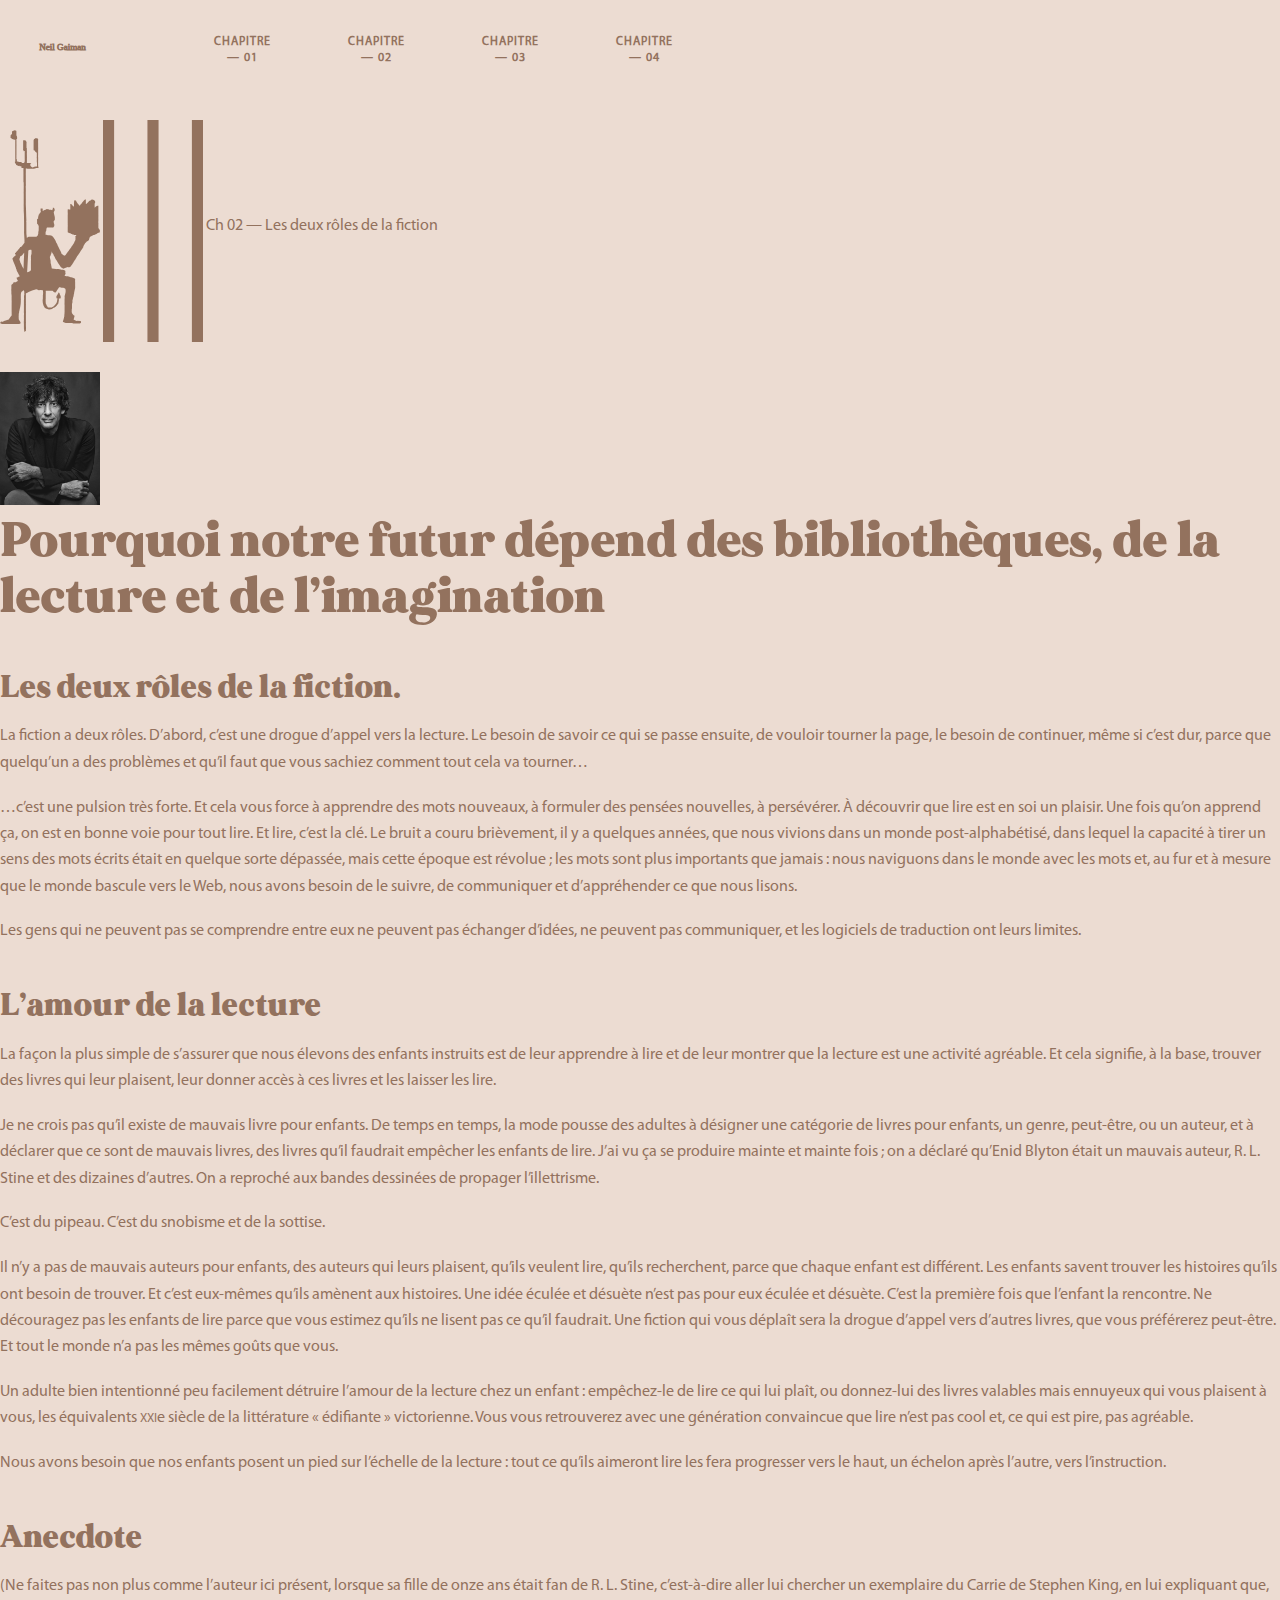
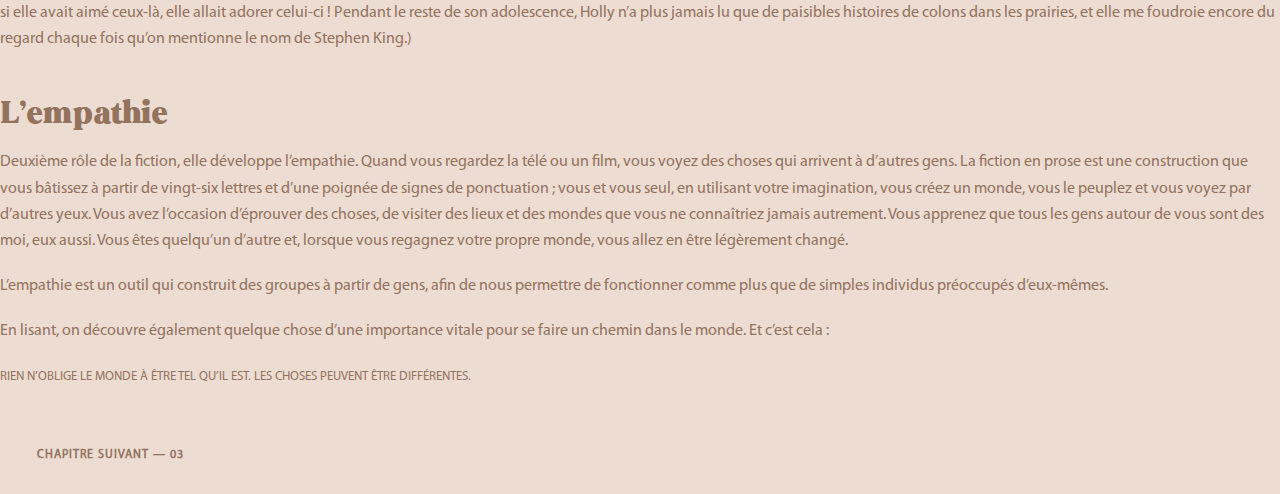
==== chapitre2.html @ c1f1b52f "Site V1" ====
<!DOCTYPE html>
<htmL>
<head>

  <title>Neil Gaiman - Pourquoi notre futur dépend des bibliothèques, de la lecture et de l’imagination</title>
  <meta charset="utf-8">
  <link rel="stylesheet" href="css/reset.css">
  <link rel="stylesheet" href="css/typo.css">
  <link rel="stylesheet" href="css/master.css">

</head>

<body>

  <ul>
  <li><a href="index.html"><img src="SVG/logo-neil.svg" alt=""></a></li>
  <li><a href="index.html">Chapitre<br>— 01</a></li>
  <li><a href="chapitre2.html">Chapitre<br>— 02</a></li>
  <li><a href="chapitre3.html">Chapitre<br>— 03</a></li>
  <li><a href="chapitre4.html">Chapitre<br>— 04</a></li>
  </ul>

  <ul>
  <li><img src="SVG/logo.svg" alt=""></li>
  <li><img src="SVG/burger.svg" alt=""></li>
  <li><p>Ch 02 — Les deux rôles de la fiction</p></li>
  </ul>

  <img src="img/neil-gaiman.jpg" alt="">
  <h1 id="chap01" title="Pourquoi notre futur dépend des bibliothèques, de la lecture et de l’imagination">Pourquoi notre futur dépend des bibliothèques, de la lecture et de l’imagination</h1>

  <h2>Les deux rôles de la fiction.</h2>

  <p>La fiction a deux rôles. D’abord, c’est une drogue d’appel vers la lecture. Le besoin de savoir ce qui se passe ensuite, de vouloir tourner la page, le besoin de continuer, même si c’est dur, parce que quelqu’un a des problèmes et qu’il faut que vous sachiez comment tout cela va tourner…</p>

  <p>…c’est une pulsion très forte. Et cela vous force à apprendre des mots nouveaux, à formuler des pensées nouvelles, à persévérer. À découvrir que lire est en soi un plaisir. Une fois qu’on apprend ça, on est en bonne voie pour tout lire. Et lire, c’est la clé. Le bruit a couru brièvement, il y a quelques années, que nous vivions dans un monde post-alphabétisé, dans lequel la capacité à tirer un sens des mots écrits était en quelque sorte dépassée, mais cette époque est révolue&nbsp;; les mots sont plus importants que jamais&nbsp;: nous naviguons dans le monde avec les mots et, au fur et à mesure que le monde bascule vers le Web, nous avons besoin de le suivre, de communiquer et d’appréhender ce que nous lisons.</p>

  <p>Les gens qui ne peuvent pas se comprendre entre eux ne peuvent pas échanger d’idées, ne peuvent pas communiquer, et les logiciels de traduction ont leurs limites.</p>

  <h2>L’amour de la lecture</h2>

  <p>La façon la plus simple de s’assurer que nous élevons des enfants instruits est de leur apprendre à lire et de leur montrer que la lecture est une activité agréable. Et cela signifie, à la base, trouver des livres qui leur plaisent, leur donner accès à ces livres et les laisser les lire.</p>

  <p>Je ne crois pas qu’il existe de mauvais livre pour enfants. De temps en temps, la mode pousse des adultes à désigner une catégorie de livres pour enfants, un genre, peut-être, ou un auteur, et à déclarer que ce sont de mauvais livres, des livres qu’il faudrait empêcher les enfants de lire. J’ai vu ça se produire mainte et mainte fois&nbsp;; on a déclaré qu’Enid Blyton était un mauvais auteur, R. L. Stine et des dizaines d’autres. On a reproché aux bandes dessinées de propager l’illettrisme.</p>

  <p>C’est du pipeau. C’est du snobisme et de la sottise.</p>

  <p>Il n’y a pas de mauvais auteurs pour enfants, des auteurs qui leurs plaisent, qu’ils veulent lire, qu’ils recherchent, parce que chaque enfant est différent. Les enfants savent trouver les histoires qu’ils ont besoin de trouver. Et c’est eux-mêmes qu’ils amènent aux histoires. Une idée éculée et désuète n’est pas pour eux éculée et désuète. C’est la première fois que l’enfant la rencontre. Ne découragez pas les enfants de lire parce que vous estimez qu’ils ne lisent pas ce qu’il faudrait. Une fiction qui vous déplaît sera la drogue d’appel vers d’autres livres, que vous préférerez peut-être. Et tout le monde n’a pas les mêmes goûts que vous.</p>

  <p>Un adulte bien intentionné peu facilement détruire l’amour de la lecture chez un enfant&nbsp;: empêchez-le de lire ce qui lui plaît, ou donnez-lui des livres valables mais ennuyeux qui vous plaisent à vous, les équivalents <small>XXI</small><sup>e</sup> siècle de la littérature «&nbsp;édifiante&nbsp;» victorienne. Vous vous retrouverez avec une génération convaincue que lire n’est pas cool et, ce qui est pire, pas agréable.</p>

  <p>Nous avons besoin que nos enfants posent un pied sur l’échelle de la lecture&nbsp;: tout ce qu’ils aimeront lire les fera progresser vers le haut, un échelon après l’autre, vers l’instruction.</p>

  <h2>Anecdote</h2>

  <p>(Ne faites pas non plus comme l’auteur ici présent, lorsque sa fille de onze ans était fan de R. L. Stine, c’est-à-dire aller lui chercher un exemplaire du <em>Carrie</em> de Stephen King, en lui expliquant que, si elle avait aimé ceux-là, elle allait adorer celui-ci&nbsp;! Pendant le reste de son adolescence, Holly n’a plus jamais lu que de paisibles histoires de colons dans les prairies, et elle me foudroie encore du regard chaque fois qu’on mentionne le nom de Stephen King.)</p>

  <h2>L’empathie</h2>

  <p>Deuxième rôle de la fiction, elle développe l’empathie. Quand vous regardez la télé ou un film, vous voyez des choses qui arrivent à d’autres gens. La fiction en prose est une construction que vous bâtissez à partir de vingt-six lettres et d’une poignée de signes de ponctuation&nbsp;; vous et vous seul, en utilisant votre imagination, vous créez un monde, vous le peuplez et vous voyez par d’autres yeux. Vous avez l’occasion d’éprouver des choses, de visiter des lieux et des mondes que vous ne connaîtriez jamais autrement. Vous apprenez que tous les gens autour de vous sont des <em>moi,</em> eux aussi. Vous êtes quelqu’un d’autre et, lorsque vous regagnez votre propre monde, vous allez en être légèrement changé.</p>

  <p>L’empathie est un outil qui construit des groupes à partir de gens, afin de nous permettre de fonctionner comme plus que de simples individus préoccupés d’eux-mêmes.</p>

  <p>En lisant, on découvre également quelque chose d’une importance vitale pour se faire un chemin dans le monde. Et c’est cela&nbsp;:</p>

  <p><small>RIEN N’OBLIGE LE MONDE À ÊTRE TEL QU’IL EST. LES CHOSES PEUVENT ÊTRE DIFFÉRENTES.</small></p>

  <h4><a href="chapitre3.html">Chapitre suivant — 03</a></h4>

</body>
</html>
---- css/typo.css ----
@font-face {
	font-family: "CormorantGaramond-SemiBold";
	src: url('/fonts/CormorantGaramond-SemiBold.ttf');
}
@font-face {
	font-family: "MADE Mirage Black PERSONAL USE";
	src: url('/fonts/MADE Mirage Black PERSONAL USE.otf');
}
@font-face {
	font-family: "MyriadPro-Regular";
	src: url('/fonts/MyriadPro-Regular.otf');
}
@font-face {
	font-family: "Carneys Gallery Script";
	src: url('/fonts/Carneys Gallery Script.otf');
}


html {font-size: 100%;} /*16px*/

body {
  background-color: #ecdcd2;
  font-family: "MyriadPro-Regular";
  font-weight: 400;
  line-height: 1.65;
  color: #93725e;
}

p {margin-bottom: 1.15rem;}

h1 {
	font-family: "MADE Mirage Black PERSONAL USE";
	font-style: normal;
}

h2 {
	font-family: "MADE Mirage Black PERSONAL USE";
	font-style: normal;
}

h3 {
	font-family: "CormorantGaramond-SemiBold";
	font-style: normal;
}

h1, h2, h3, h4, h5 {
  margin: 2.75rem 0 1.05rem;
  font-weight: 400;
  line-height: 1.15;
}


h1 {
  margin-top: 0;
  font-size: 3.052em;
}

h2 {font-size: 1.953em;}

h3 {font-size: 1.563em;}

h4 {font-size: 1.563em;}

h5 {font-size: 1.25em;}

small, .text_small {font-size: 0.8em;}
---- css/master.css ----
img{
  width: 100px;
}

figure img{
  width: 100%;
}

figure{
  max-width: 400px;
}

a:link, a:visited, a:hover, a:focus, a:active{
  color: #93725e;
  padding: 14px 25px;
  text-align: center;
  text-decoration: none;
  display: inline-block;
}

ol, ul {
    list-style: none;
}
li {
    display: inline-block;
    padding: 20px 0 20px;
    vertical-align: middle;
}

a {
    text-decoration: none;
    transition: color 0.1s, background-color 0.1s;
}
a {
    position: relative;
    display: block;
    padding: 16px 0;
    margin: 0 12px;
    letter-spacing: 1px;
    font-size: 12px;
    line-height: 16px;
    font-weight: 900;
    text-transform: uppercase;
    transition: color 0.1s,background-color 0.1s,padding 0.2s ease-in;
    color: #93725e;
}
a::before {
    content: '';
    display: block;
    position: absolute;
    top: 3px;
    left: 0;
    height: 2px;
    width: 100%;
    background-color: #93725e;
    transform-origin: right top;
    transform: scale(0, 1);
    transition: color 0.1s,transform 0.2s ease-out;
}
a:active::before {
    background-color: #93725e;
}
a:hover::before, a:focus::before {
    transform-origin: left top;
    transform: scale(1, 1);
}

#section{
  padding: 70px;
  padding-left: 500px;
}

.sectionblack{
  background-color: #110f0f;
  color: #93725e;
}
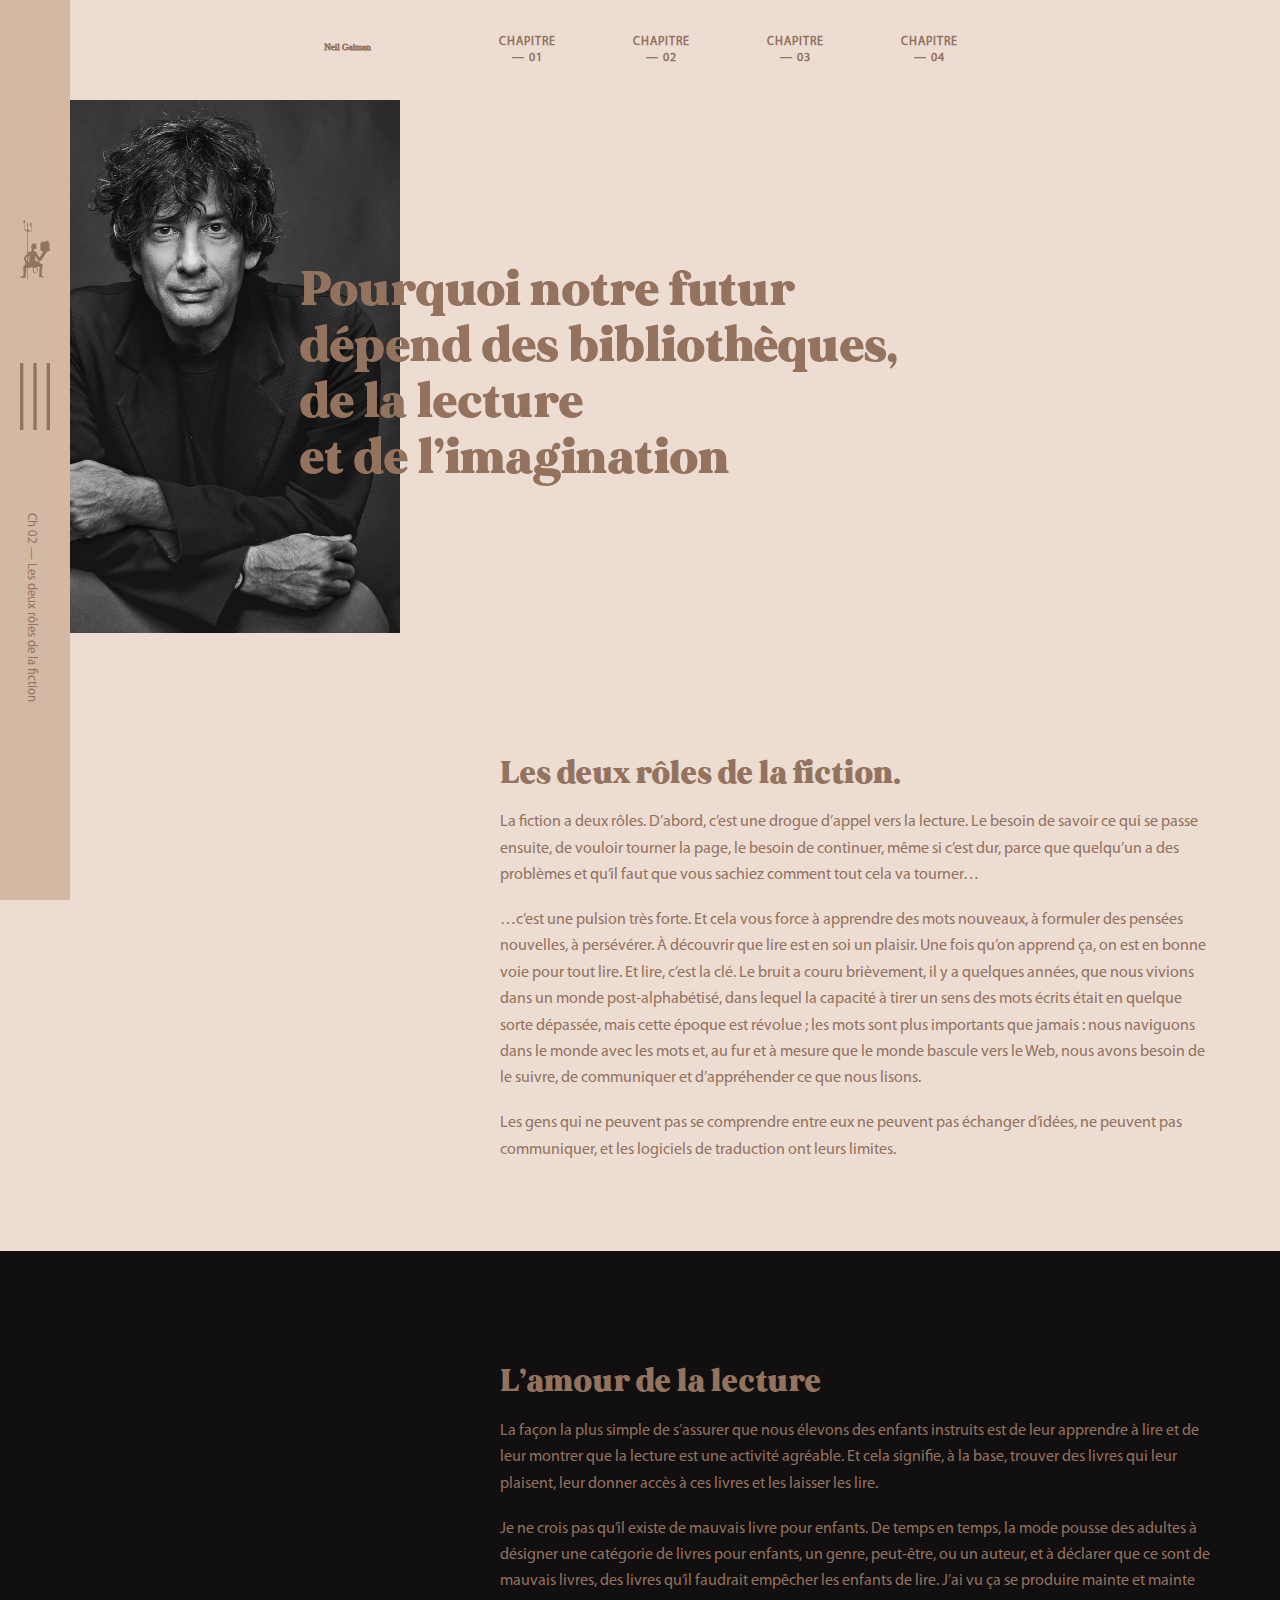
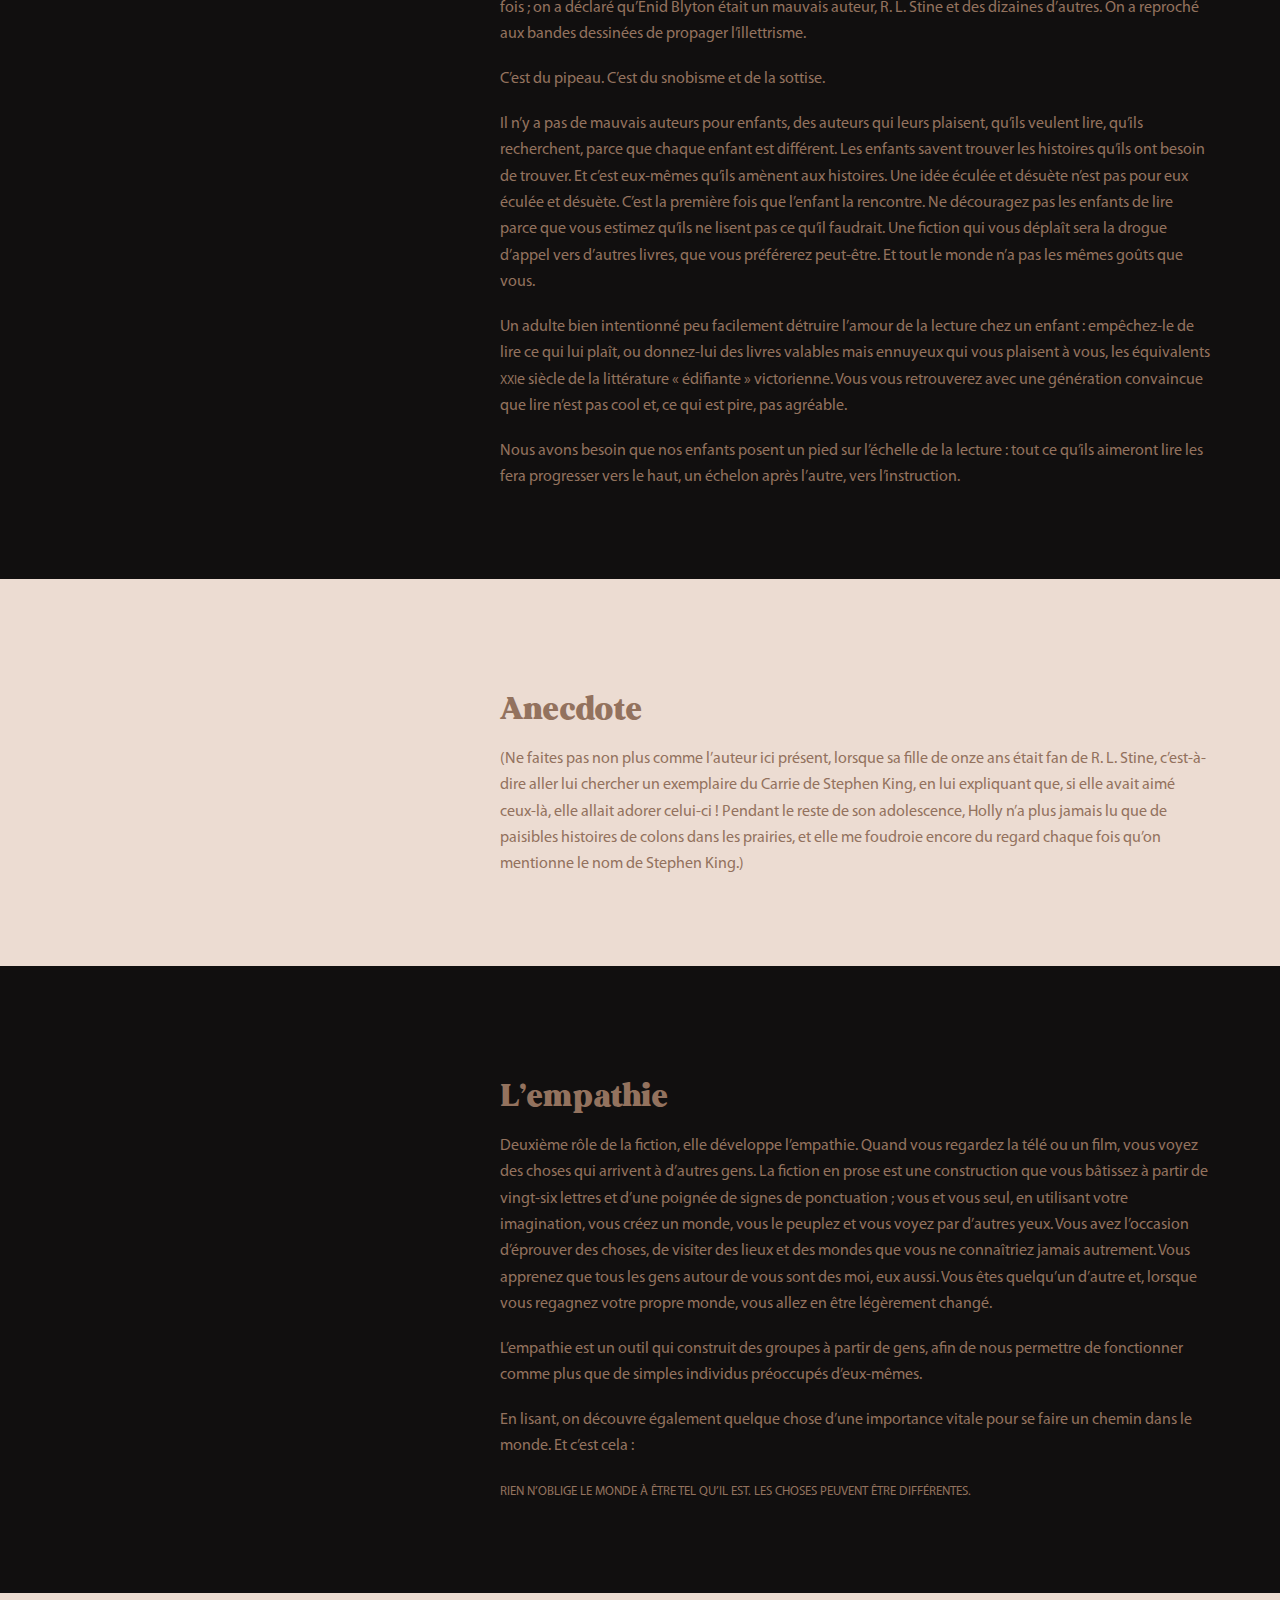
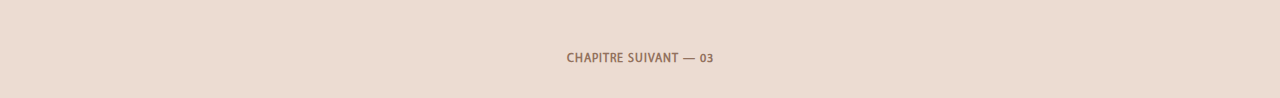
==== commit a5a93da7: "Avancée" ====
--- a/chapitre2.html
+++ b/chapitre2.html
@@ -13,6 +13,7 @@
 
 <body>
 
+  <nav>
   <ul>
   <li><a href="index.html"><img src="SVG/logo-neil.svg" alt=""></a></li>
   <li><a href="index.html">Chapitre<br>— 01</a></li>
@@ -20,23 +21,34 @@
   <li><a href="chapitre3.html">Chapitre<br>— 03</a></li>
   <li><a href="chapitre4.html">Chapitre<br>— 04</a></li>
   </ul>
+  </nav>
 
-  <ul>
-  <li><img src="SVG/logo.svg" alt=""></li>
-  <li><img src="SVG/burger.svg" alt=""></li>
+  <ul id=menu>
+  <li><img src="SVG/logo.svg"></li>
+  <li><img src="SVG/burger.svg"></li>
   <li><p>Ch 02 — Les deux rôles de la fiction</p></li>
   </ul>
 
-  <img src="img/neil-gaiman.jpg" alt="">
-  <h1 id="chap01" title="Pourquoi notre futur dépend des bibliothèques, de la lecture et de l’imagination">Pourquoi notre futur dépend des bibliothèques, de la lecture et de l’imagination</h1>
+  <div class="container">
+        <figure><img src="img/neil-gaiman.jpg"></figure>
+        <div class="text">
+          <h1 id="chap01" title="Pourquoi notre futur dépend des bibliothèques, de la lecture et de l’imagination">Pourquoi notre futur <br>dépend des bibliothèques,<br> de la lecture <br>et de l’imagination</h1>
+        </div>
+  </div>
 
-  <h2>Les deux rôles de la fiction.</h2>
+  <div class="sectionbeige" id="section">
 
-  <p>La fiction a deux rôles. D’abord, c’est une drogue d’appel vers la lecture. Le besoin de savoir ce qui se passe ensuite, de vouloir tourner la page, le besoin de continuer, même si c’est dur, parce que quelqu’un a des problèmes et qu’il faut que vous sachiez comment tout cela va tourner…</p>
+    <h2>Les deux rôles de la fiction.</h2>
 
-  <p>…c’est une pulsion très forte. Et cela vous force à apprendre des mots nouveaux, à formuler des pensées nouvelles, à persévérer. À découvrir que lire est en soi un plaisir. Une fois qu’on apprend ça, on est en bonne voie pour tout lire. Et lire, c’est la clé. Le bruit a couru brièvement, il y a quelques années, que nous vivions dans un monde post-alphabétisé, dans lequel la capacité à tirer un sens des mots écrits était en quelque sorte dépassée, mais cette époque est révolue&nbsp;; les mots sont plus importants que jamais&nbsp;: nous naviguons dans le monde avec les mots et, au fur et à mesure que le monde bascule vers le Web, nous avons besoin de le suivre, de communiquer et d’appréhender ce que nous lisons.</p>
+    <p>La fiction a deux rôles. D’abord, c’est une drogue d’appel vers la lecture. Le besoin de savoir ce qui se passe ensuite, de vouloir tourner la page, le besoin de continuer, même si c’est dur, parce que quelqu’un a des problèmes et qu’il faut que vous sachiez comment tout cela va tourner…</p>
 
-  <p>Les gens qui ne peuvent pas se comprendre entre eux ne peuvent pas échanger d’idées, ne peuvent pas communiquer, et les logiciels de traduction ont leurs limites.</p>
+    <p>…c’est une pulsion très forte. Et cela vous force à apprendre des mots nouveaux, à formuler des pensées nouvelles, à persévérer. À découvrir que lire est en soi un plaisir. Une fois qu’on apprend ça, on est en bonne voie pour tout lire. Et lire, c’est la clé. Le bruit a couru brièvement, il y a quelques années, que nous vivions dans un monde post-alphabétisé, dans lequel la capacité à tirer un sens des mots écrits était en quelque sorte dépassée, mais cette époque est révolue&nbsp;; les mots sont plus importants que jamais&nbsp;: nous naviguons dans le monde avec les mots et, au fur et à mesure que le monde bascule vers le Web, nous avons besoin de le suivre, de communiquer et d’appréhender ce que nous lisons.</p>
+
+    <p>Les gens qui ne peuvent pas se comprendre entre eux ne peuvent pas échanger d’idées, ne peuvent pas communiquer, et les logiciels de traduction ont leurs limites.</p>
+
+  </div>
+
+  <div class="sectionblack" id="section">
 
   <h2>L’amour de la lecture</h2>
 
@@ -52,9 +64,16 @@
 
   <p>Nous avons besoin que nos enfants posent un pied sur l’échelle de la lecture&nbsp;: tout ce qu’ils aimeront lire les fera progresser vers le haut, un échelon après l’autre, vers l’instruction.</p>
 
+  </div>
+
+  <div class="sectionbeige" id="section">
+
   <h2>Anecdote</h2>
 
   <p>(Ne faites pas non plus comme l’auteur ici présent, lorsque sa fille de onze ans était fan de R. L. Stine, c’est-à-dire aller lui chercher un exemplaire du <em>Carrie</em> de Stephen King, en lui expliquant que, si elle avait aimé ceux-là, elle allait adorer celui-ci&nbsp;! Pendant le reste de son adolescence, Holly n’a plus jamais lu que de paisibles histoires de colons dans les prairies, et elle me foudroie encore du regard chaque fois qu’on mentionne le nom de Stephen King.)</p>
+
+  </div>
+  <div class="sectionblack" id="section">
 
   <h2>L’empathie</h2>
 
@@ -66,6 +85,8 @@
 
   <p><small>RIEN N’OBLIGE LE MONDE À ÊTRE TEL QU’IL EST. LES CHOSES PEUVENT ÊTRE DIFFÉRENTES.</small></p>
 
+  </div>
+
   <h4><a href="chapitre3.html">Chapitre suivant — 03</a></h4>
 
 </body>
--- a/css/master.css
+++ b/css/master.css
@@ -1,4 +1,21 @@
-img{
+.container {
+    display: inline-block;
+    position: relative;
+    margin-left: auto;
+  margin-right: auto;
+}
+.container .text {
+    z-index: 1;
+    position: absolute;
+    text-align: left;
+    margin: 0 auto;
+    left: 300px;
+    right: 0;
+    top: 30%;
+    width: 700px;
+}
+
+nav img{
   width: 100px;
 }
 
@@ -8,6 +25,45 @@
 
 figure{
   max-width: 400px;
+}
+
+#menu img{
+  width: 30px;
+}
+
+#menu {
+    position: fixed;
+    left: 0px;
+    top: 0px;
+    width: 70px;
+    height: 100%;
+    margin: 0 0 0 0;
+    text-align: center;
+    background-color: #d3b8a3;
+  	z-index: 2;
+    writing-mode: vertical-rl;
+    text-orientation: sideways;
+    font-size: 0.8em;
+  }
+
+
+#menu li {
+    margin: 0;
+    padding: 20px;
+    padding-top: 60px;
+    vertical-align: middle;
+  }
+
+#menu a {
+    text-decoration: none;
+	   color: inherit;
+  }
+
+nav {
+  text-align: center;
+}
+h4 {
+  text-align: center;
 }
 
 a:link, a:visited, a:hover, a:focus, a:active{
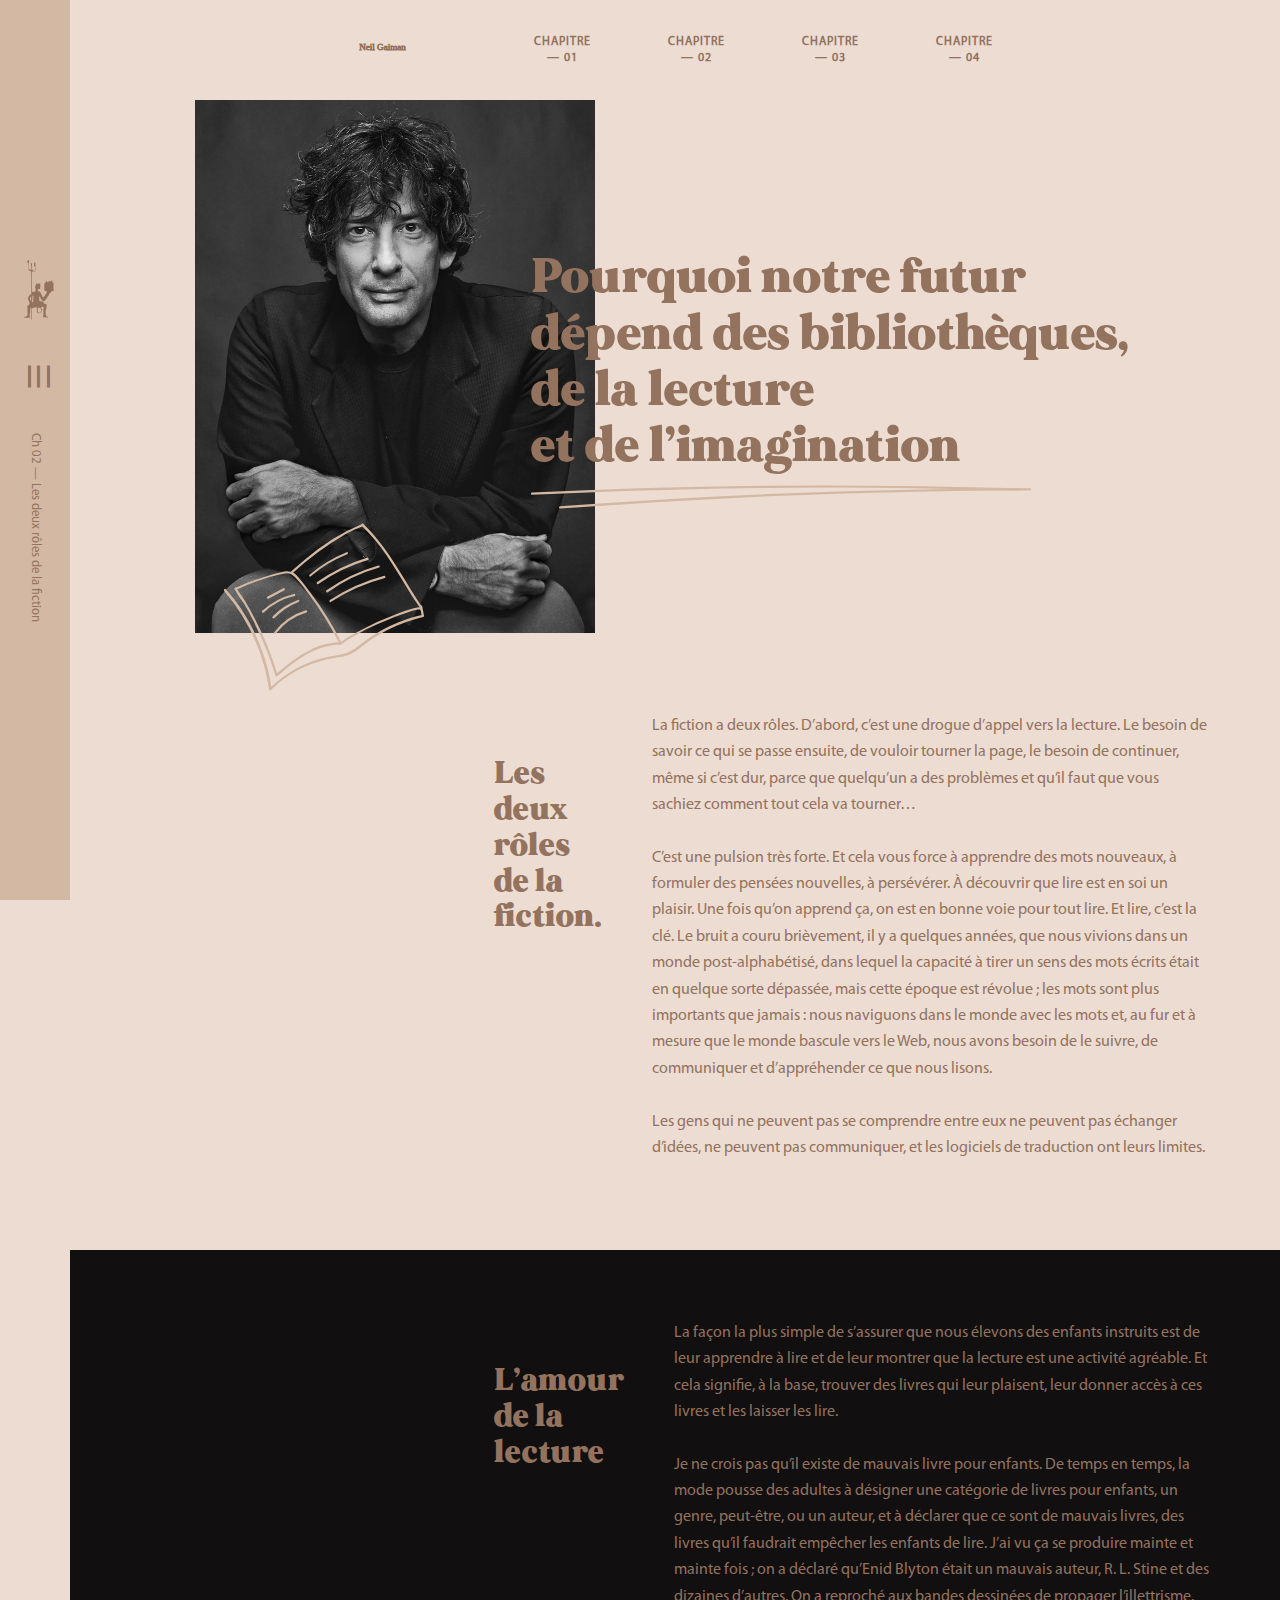
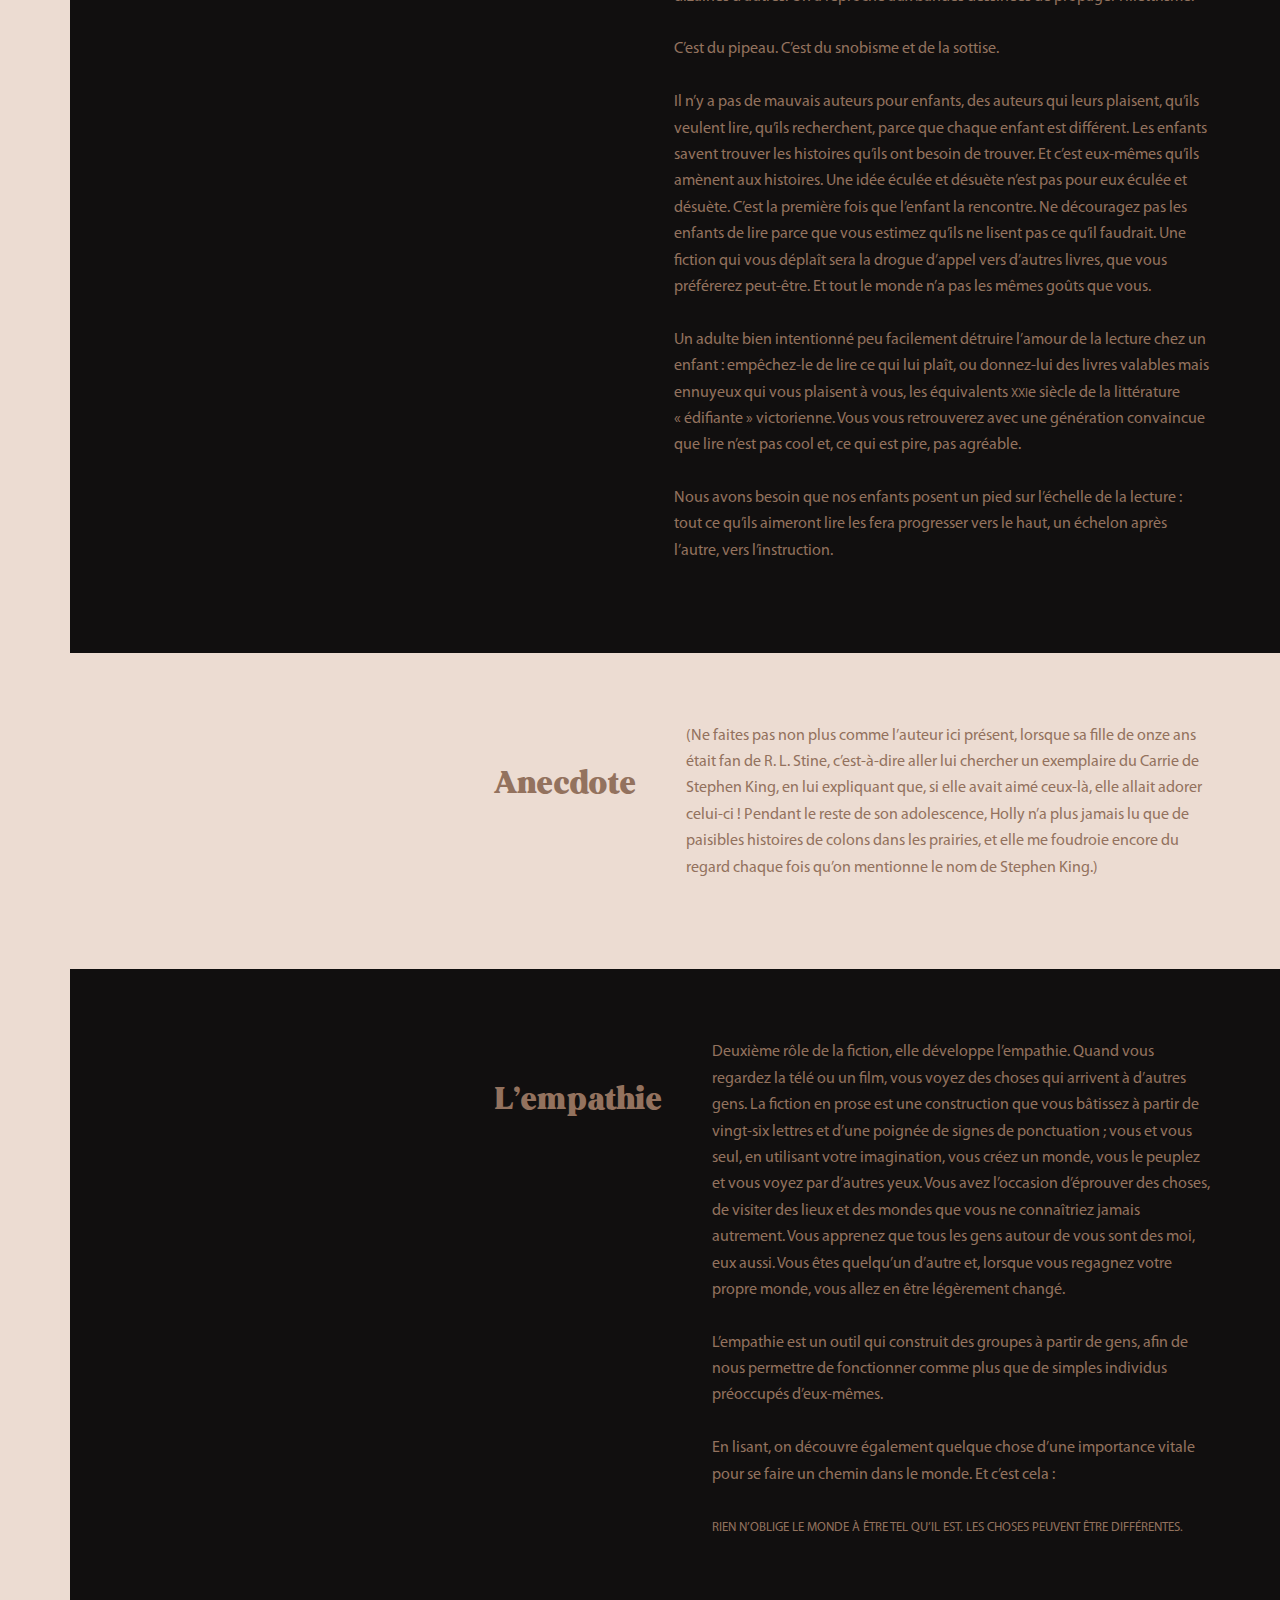
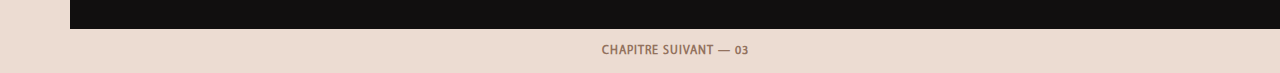
==== commit 54a6871f: "ajout" ====
--- a/chapitre2.html
+++ b/chapitre2.html
@@ -23,11 +23,30 @@
   </ul>
   </nav>
 
+  <div id="mySidenav" class="sidenav">
+    <a href="javascript:void(0)" class="closebtn" onclick="closeNav()">&times;</a>
+    <a href="index.html">Chapitre — 01</a>
+    <a href="chapitre2.html">Chapitre — 02</a>
+    <a href="chapitre3.html">Chapitre — 03</a>
+    <a href="chapitre4.html">Chapitre — 04</a>
+  </div>
+
   <ul id=menu>
   <li><img src="SVG/logo.svg"></li>
-  <li><img src="SVG/burger.svg"></li>
+  <li><span style="font-size:30px;cursor:pointer" onclick="openNav()">&#9776;</span></li>
   <li><p>Ch 02 — Les deux rôles de la fiction</p></li>
   </ul>
+
+
+  <script>
+  function openNav() {
+    document.getElementById("mySidenav").style.width = "100%";
+  }
+
+  function closeNav() {
+    document.getElementById("mySidenav").style.width = "0";
+  }
+  </script>
 
   <div class="container">
         <figure><img src="img/neil-gaiman.jpg"></figure>
@@ -36,58 +55,59 @@
         </div>
   </div>
 
-  <div class="sectionbeige" id="section">
+  <section class="sectionbeige" id="">
 
+    <div class="section-content">
     <h2>Les deux rôles de la fiction.</h2>
+    <p>La fiction a deux rôles. D’abord, c’est une drogue d’appel vers la lecture. Le besoin de savoir ce qui se passe ensuite, de vouloir tourner la page, le besoin de continuer, même si c’est dur, parce que quelqu’un a des problèmes et qu’il faut que vous sachiez comment tout cela va tourner…<br><br>
+    C’est une pulsion très forte. Et cela vous force à apprendre des mots nouveaux, à formuler des pensées nouvelles, à persévérer. À découvrir que lire est en soi un plaisir. Une fois qu’on apprend ça, on est en bonne voie pour tout lire. Et lire, c’est la clé. Le bruit a couru brièvement, il y a quelques années, que nous vivions dans un monde post-alphabétisé, dans lequel la capacité à tirer un sens des mots écrits était en quelque sorte dépassée, mais cette époque est révolue&nbsp;; les mots sont plus importants que jamais&nbsp;: nous naviguons dans le monde avec les mots et, au fur et à mesure que le monde bascule vers le Web, nous avons besoin de le suivre, de communiquer et d’appréhender ce que nous lisons.<br><br>
+    Les gens qui ne peuvent pas se comprendre entre eux ne peuvent pas échanger d’idées, ne peuvent pas communiquer, et les logiciels de traduction ont leurs limites.</p>
+    </div>
+  </section>
 
-    <p>La fiction a deux rôles. D’abord, c’est une drogue d’appel vers la lecture. Le besoin de savoir ce qui se passe ensuite, de vouloir tourner la page, le besoin de continuer, même si c’est dur, parce que quelqu’un a des problèmes et qu’il faut que vous sachiez comment tout cela va tourner…</p>
+  <section class="sectionblack" id="">
 
-    <p>…c’est une pulsion très forte. Et cela vous force à apprendre des mots nouveaux, à formuler des pensées nouvelles, à persévérer. À découvrir que lire est en soi un plaisir. Une fois qu’on apprend ça, on est en bonne voie pour tout lire. Et lire, c’est la clé. Le bruit a couru brièvement, il y a quelques années, que nous vivions dans un monde post-alphabétisé, dans lequel la capacité à tirer un sens des mots écrits était en quelque sorte dépassée, mais cette époque est révolue&nbsp;; les mots sont plus importants que jamais&nbsp;: nous naviguons dans le monde avec les mots et, au fur et à mesure que le monde bascule vers le Web, nous avons besoin de le suivre, de communiquer et d’appréhender ce que nous lisons.</p>
-
-    <p>Les gens qui ne peuvent pas se comprendre entre eux ne peuvent pas échanger d’idées, ne peuvent pas communiquer, et les logiciels de traduction ont leurs limites.</p>
-
-  </div>
-
-  <div class="sectionblack" id="section">
-
+  <div class="section-content">
   <h2>L’amour de la lecture</h2>
 
-  <p>La façon la plus simple de s’assurer que nous élevons des enfants instruits est de leur apprendre à lire et de leur montrer que la lecture est une activité agréable. Et cela signifie, à la base, trouver des livres qui leur plaisent, leur donner accès à ces livres et les laisser les lire.</p>
+  <p>La façon la plus simple de s’assurer que nous élevons des enfants instruits est de leur apprendre à lire et de leur montrer que la lecture est une activité agréable. Et cela signifie, à la base, trouver des livres qui leur plaisent, leur donner accès à ces livres et les laisser les lire.<br><br>
 
-  <p>Je ne crois pas qu’il existe de mauvais livre pour enfants. De temps en temps, la mode pousse des adultes à désigner une catégorie de livres pour enfants, un genre, peut-être, ou un auteur, et à déclarer que ce sont de mauvais livres, des livres qu’il faudrait empêcher les enfants de lire. J’ai vu ça se produire mainte et mainte fois&nbsp;; on a déclaré qu’Enid Blyton était un mauvais auteur, R. L. Stine et des dizaines d’autres. On a reproché aux bandes dessinées de propager l’illettrisme.</p>
+  Je ne crois pas qu’il existe de mauvais livre pour enfants. De temps en temps, la mode pousse des adultes à désigner une catégorie de livres pour enfants, un genre, peut-être, ou un auteur, et à déclarer que ce sont de mauvais livres, des livres qu’il faudrait empêcher les enfants de lire. J’ai vu ça se produire mainte et mainte fois&nbsp;; on a déclaré qu’Enid Blyton était un mauvais auteur, R. L. Stine et des dizaines d’autres. On a reproché aux bandes dessinées de propager l’illettrisme.<br><br>
 
-  <p>C’est du pipeau. C’est du snobisme et de la sottise.</p>
+  C’est du pipeau. C’est du snobisme et de la sottise.<br><br>
 
-  <p>Il n’y a pas de mauvais auteurs pour enfants, des auteurs qui leurs plaisent, qu’ils veulent lire, qu’ils recherchent, parce que chaque enfant est différent. Les enfants savent trouver les histoires qu’ils ont besoin de trouver. Et c’est eux-mêmes qu’ils amènent aux histoires. Une idée éculée et désuète n’est pas pour eux éculée et désuète. C’est la première fois que l’enfant la rencontre. Ne découragez pas les enfants de lire parce que vous estimez qu’ils ne lisent pas ce qu’il faudrait. Une fiction qui vous déplaît sera la drogue d’appel vers d’autres livres, que vous préférerez peut-être. Et tout le monde n’a pas les mêmes goûts que vous.</p>
+  Il n’y a pas de mauvais auteurs pour enfants, des auteurs qui leurs plaisent, qu’ils veulent lire, qu’ils recherchent, parce que chaque enfant est différent. Les enfants savent trouver les histoires qu’ils ont besoin de trouver. Et c’est eux-mêmes qu’ils amènent aux histoires. Une idée éculée et désuète n’est pas pour eux éculée et désuète. C’est la première fois que l’enfant la rencontre. Ne découragez pas les enfants de lire parce que vous estimez qu’ils ne lisent pas ce qu’il faudrait. Une fiction qui vous déplaît sera la drogue d’appel vers d’autres livres, que vous préférerez peut-être. Et tout le monde n’a pas les mêmes goûts que vous.<br><br>
 
-  <p>Un adulte bien intentionné peu facilement détruire l’amour de la lecture chez un enfant&nbsp;: empêchez-le de lire ce qui lui plaît, ou donnez-lui des livres valables mais ennuyeux qui vous plaisent à vous, les équivalents <small>XXI</small><sup>e</sup> siècle de la littérature «&nbsp;édifiante&nbsp;» victorienne. Vous vous retrouverez avec une génération convaincue que lire n’est pas cool et, ce qui est pire, pas agréable.</p>
+  Un adulte bien intentionné peu facilement détruire l’amour de la lecture chez un enfant&nbsp;: empêchez-le de lire ce qui lui plaît, ou donnez-lui des livres valables mais ennuyeux qui vous plaisent à vous, les équivalents <small>XXI</small><sup>e</sup> siècle de la littérature «&nbsp;édifiante&nbsp;» victorienne. Vous vous retrouverez avec une génération convaincue que lire n’est pas cool et, ce qui est pire, pas agréable.<br><br>
 
-  <p>Nous avons besoin que nos enfants posent un pied sur l’échelle de la lecture&nbsp;: tout ce qu’ils aimeront lire les fera progresser vers le haut, un échelon après l’autre, vers l’instruction.</p>
+  Nous avons besoin que nos enfants posent un pied sur l’échelle de la lecture&nbsp;: tout ce qu’ils aimeront lire les fera progresser vers le haut, un échelon après l’autre, vers l’instruction.</p>
+  </div>
+  </section>
 
-  </div>
+  <section class="sectionbeige" id="">
 
-  <div class="sectionbeige" id="section">
-
+  <div class="section-content">
   <h2>Anecdote</h2>
 
   <p>(Ne faites pas non plus comme l’auteur ici présent, lorsque sa fille de onze ans était fan de R. L. Stine, c’est-à-dire aller lui chercher un exemplaire du <em>Carrie</em> de Stephen King, en lui expliquant que, si elle avait aimé ceux-là, elle allait adorer celui-ci&nbsp;! Pendant le reste de son adolescence, Holly n’a plus jamais lu que de paisibles histoires de colons dans les prairies, et elle me foudroie encore du regard chaque fois qu’on mentionne le nom de Stephen King.)</p>
+</div>
+</section>
 
-  </div>
-  <div class="sectionblack" id="section">
-
+  <section class="sectionblack" id="">
+<div class="section-content">
   <h2>L’empathie</h2>
 
-  <p>Deuxième rôle de la fiction, elle développe l’empathie. Quand vous regardez la télé ou un film, vous voyez des choses qui arrivent à d’autres gens. La fiction en prose est une construction que vous bâtissez à partir de vingt-six lettres et d’une poignée de signes de ponctuation&nbsp;; vous et vous seul, en utilisant votre imagination, vous créez un monde, vous le peuplez et vous voyez par d’autres yeux. Vous avez l’occasion d’éprouver des choses, de visiter des lieux et des mondes que vous ne connaîtriez jamais autrement. Vous apprenez que tous les gens autour de vous sont des <em>moi,</em> eux aussi. Vous êtes quelqu’un d’autre et, lorsque vous regagnez votre propre monde, vous allez en être légèrement changé.</p>
+  <p>Deuxième rôle de la fiction, elle développe l’empathie. Quand vous regardez la télé ou un film, vous voyez des choses qui arrivent à d’autres gens. La fiction en prose est une construction que vous bâtissez à partir de vingt-six lettres et d’une poignée de signes de ponctuation&nbsp;; vous et vous seul, en utilisant votre imagination, vous créez un monde, vous le peuplez et vous voyez par d’autres yeux. Vous avez l’occasion d’éprouver des choses, de visiter des lieux et des mondes que vous ne connaîtriez jamais autrement. Vous apprenez que tous les gens autour de vous sont des <em>moi,</em> eux aussi. Vous êtes quelqu’un d’autre et, lorsque vous regagnez votre propre monde, vous allez en être légèrement changé.<br><br>
 
-  <p>L’empathie est un outil qui construit des groupes à partir de gens, afin de nous permettre de fonctionner comme plus que de simples individus préoccupés d’eux-mêmes.</p>
+  L’empathie est un outil qui construit des groupes à partir de gens, afin de nous permettre de fonctionner comme plus que de simples individus préoccupés d’eux-mêmes.<br><br>
 
-  <p>En lisant, on découvre également quelque chose d’une importance vitale pour se faire un chemin dans le monde. Et c’est cela&nbsp;:</p>
+  En lisant, on découvre également quelque chose d’une importance vitale pour se faire un chemin dans le monde. Et c’est cela&nbsp;:<br><br>
 
-  <p><small>RIEN N’OBLIGE LE MONDE À ÊTRE TEL QU’IL EST. LES CHOSES PEUVENT ÊTRE DIFFÉRENTES.</small></p>
+  <small>RIEN N’OBLIGE LE MONDE À ÊTRE TEL QU’IL EST. LES CHOSES PEUVENT ÊTRE DIFFÉRENTES.</small></p>
+</div>
+</section>
 
-  </div>
-
-  <h4><a href="chapitre3.html">Chapitre suivant — 03</a></h4>
+  <nav><a href="chapitre3.html">Chapitre suivant — 03</a></nav>
 
 </body>
 </html>
--- a/css/master.css
+++ b/css/master.css
@@ -1,18 +1,41 @@
+body{
+  padding-left: 70px;
+}
+
 .container {
-    display: inline-block;
     position: relative;
     margin-left: auto;
-  margin-right: auto;
+    margin-right: auto;
+    max-width: 960px;
 }
 .container .text {
-    z-index: 1;
-    position: absolute;
-    text-align: left;
-    margin: 0 auto;
-    left: 300px;
-    right: 0;
-    top: 30%;
-    width: 700px;
+    position: absolute;
+    top: 50%;
+    transform: translateY(-50%);
+    left: 35%;
+}
+
+.container::before {
+    background-image: url('/SVG/trait.svg');
+    background-size: 500px 500px;
+    display: inline-block;
+    width: 500px;
+    height: 500px;
+    content:"";
+    position: absolute;
+    top: 27%;
+    left: 35%;
+}
+.container::after {
+    background-image: url('/SVG/livre.svg');
+    background-size: 200px 200px;
+    display: inline-block;
+    width: 200px;
+    height: 200px;
+    content:"";
+    position: absolute;
+    top: 75%;
+    left: 3%;
 }
 
 nav img{
@@ -25,6 +48,93 @@
 
 figure{
   max-width: 400px;
+}
+
+nav {
+  text-align: center;
+}
+h4 {
+  text-align: center;
+}
+
+nav a:link, nav a:visited, nav a:hover, nav a:focus, nav a:active{
+  color: #93725e;
+  padding: 14px 25px;
+  text-align: center;
+  text-decoration: none;
+  display: inline-block;
+}
+
+nav ol, nav ul {
+    list-style: none;
+}
+nav li {
+    display: inline-block;
+    padding: 20px 0 20px;
+    vertical-align: middle;
+}
+
+nav a {
+    text-decoration: none;
+    transition: color 0.1s, background-color 0.1s;
+}
+nav a {
+    position: relative;
+    display: block;
+    padding: 16px 0;
+    margin: 0 12px;
+    letter-spacing: 1px;
+    font-size: 12px;
+    line-height: 16px;
+    font-weight: 900;
+    text-transform: uppercase;
+    transition: color 0.1s,background-color 0.1s,padding 0.2s ease-in;
+    color: #93725e;
+}
+nav a::before {
+    content: '';
+    display: block;
+    position: absolute;
+    top: 3px;
+    left: 0;
+    height: 2px;
+    width: 100%;
+    background-color: #93725e;
+    transform-origin: right top;
+    transform: scale(0, 1);
+    transition: color 0.1s,transform 0.2s ease-out;
+}
+nav a:active::before {
+    background-color: #93725e;
+}
+nav a:hover::before, a:focus::before {
+    transform-origin: left top;
+    transform: scale(1, 1);
+}
+
+section{
+  padding: 70px;
+  padding-left: 35%;
+}
+
+.sectionblack{
+  background-color: #110f0f;
+  color: #93725e;
+}
+
+.section-content{
+  display: flex;
+}
+
+.section-content h2{
+  padding-right: 50px;
+}
+
+.ligne{
+  background-color: #93725e;
+  width: 60%;
+  height: 10px;
+  margin-left: 10%;
 }
 
 #menu img{
@@ -48,85 +158,58 @@
 
 
 #menu li {
-    margin: 0;
-    padding: 20px;
-    padding-top: 60px;
+    vertical-align: middle;
+    display: inline-block;
+    padding: 20px 10px 20px;
     vertical-align: middle;
   }
 
 #menu a {
     text-decoration: none;
-	   color: inherit;
-  }
-
-nav {
-  text-align: center;
-}
-h4 {
-  text-align: center;
-}
-
-a:link, a:visited, a:hover, a:focus, a:active{
-  color: #93725e;
-  padding: 14px 25px;
-  text-align: center;
-  text-decoration: none;
-  display: inline-block;
-}
-
-ol, ul {
-    list-style: none;
-}
-li {
-    display: inline-block;
-    padding: 20px 0 20px;
-    vertical-align: middle;
-}
-
-a {
-    text-decoration: none;
-    transition: color 0.1s, background-color 0.1s;
-}
-a {
+	  color: inherit;
     position: relative;
     display: block;
-    padding: 16px 0;
-    margin: 0 12px;
-    letter-spacing: 1px;
-    font-size: 12px;
-    line-height: 16px;
-    font-weight: 900;
-    text-transform: uppercase;
-    transition: color 0.1s,background-color 0.1s,padding 0.2s ease-in;
-    color: #93725e;
-}
-a::before {
-    content: '';
-    display: block;
-    position: absolute;
-    top: 3px;
-    left: 0;
-    height: 2px;
-    width: 100%;
-    background-color: #93725e;
-    transform-origin: right top;
-    transform: scale(0, 1);
-    transition: color 0.1s,transform 0.2s ease-out;
-}
-a:active::before {
-    background-color: #93725e;
-}
-a:hover::before, a:focus::before {
-    transform-origin: left top;
-    transform: scale(1, 1);
-}
-
-#section{
-  padding: 70px;
-  padding-left: 500px;
-}
-
-.sectionblack{
-  background-color: #110f0f;
+  }
+
+
+.sidenav {
+  font-family: "MADE Mirage Black PERSONAL USE";
+  height: 100%;
+  width: 0;
+  position: fixed;
+  z-index: 1;
+  top: 0;
+  left: 0;
+  background-color: #d3b8a3;
+  overflow-x: hidden;
+  transition: 0.5s;
+  padding-top: 60px;
+  text-align:center;
+}
+
+.sidenav a {
+  padding: 8px 8px 8px 32px;
+  text-decoration: none;
+  font-size: 25px;
   color: #93725e;
-}
+  display: block;
+  transition: 0.3s;
+
+}
+
+.sidenav a:hover{
+  color: #ecdcd2;
+}
+
+.sidenav .closebtn {
+  position: absolute;
+  top: 0;
+  right: 25px;
+  font-size: 36px;
+  margin-left: 50px;
+}
+
+@media screen and (max-height: 450px) {
+  .sidenav {padding-top: 15px;}
+  .sidenav a {font-size: 18px;}
+}
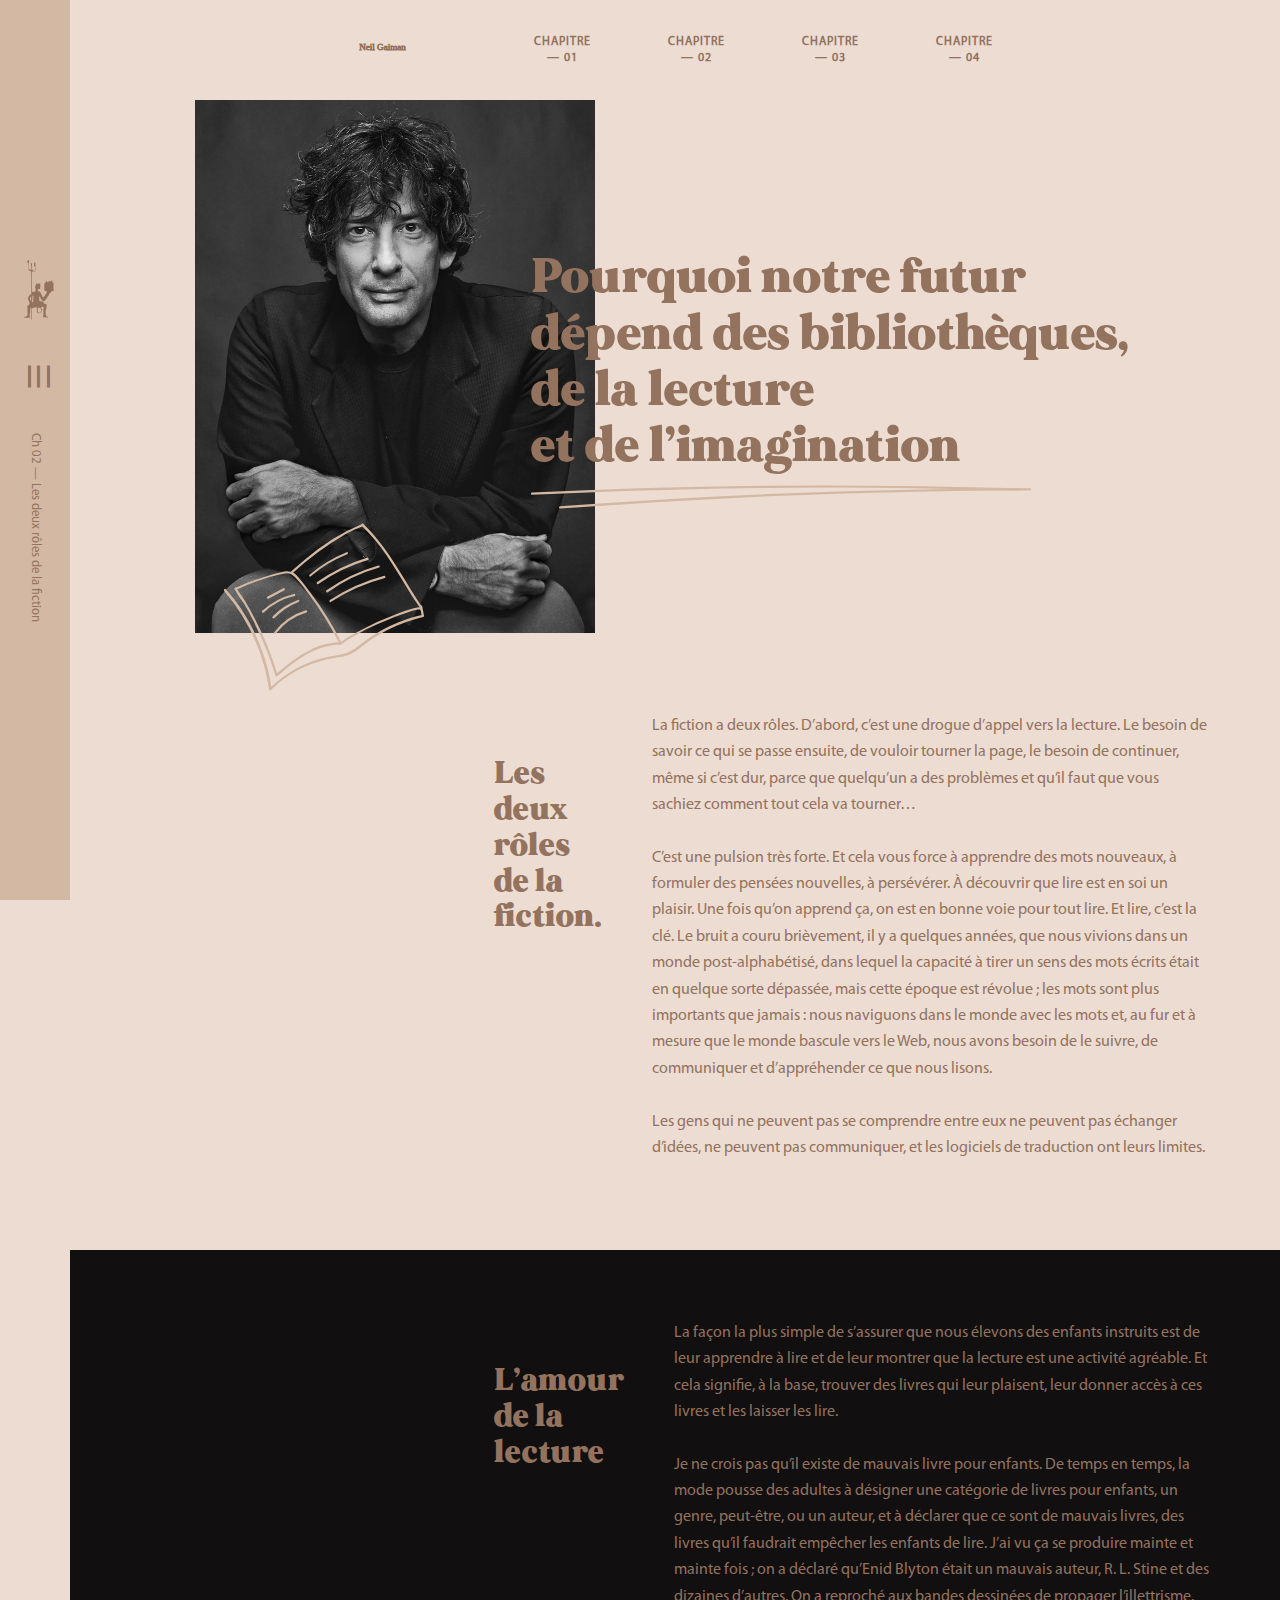
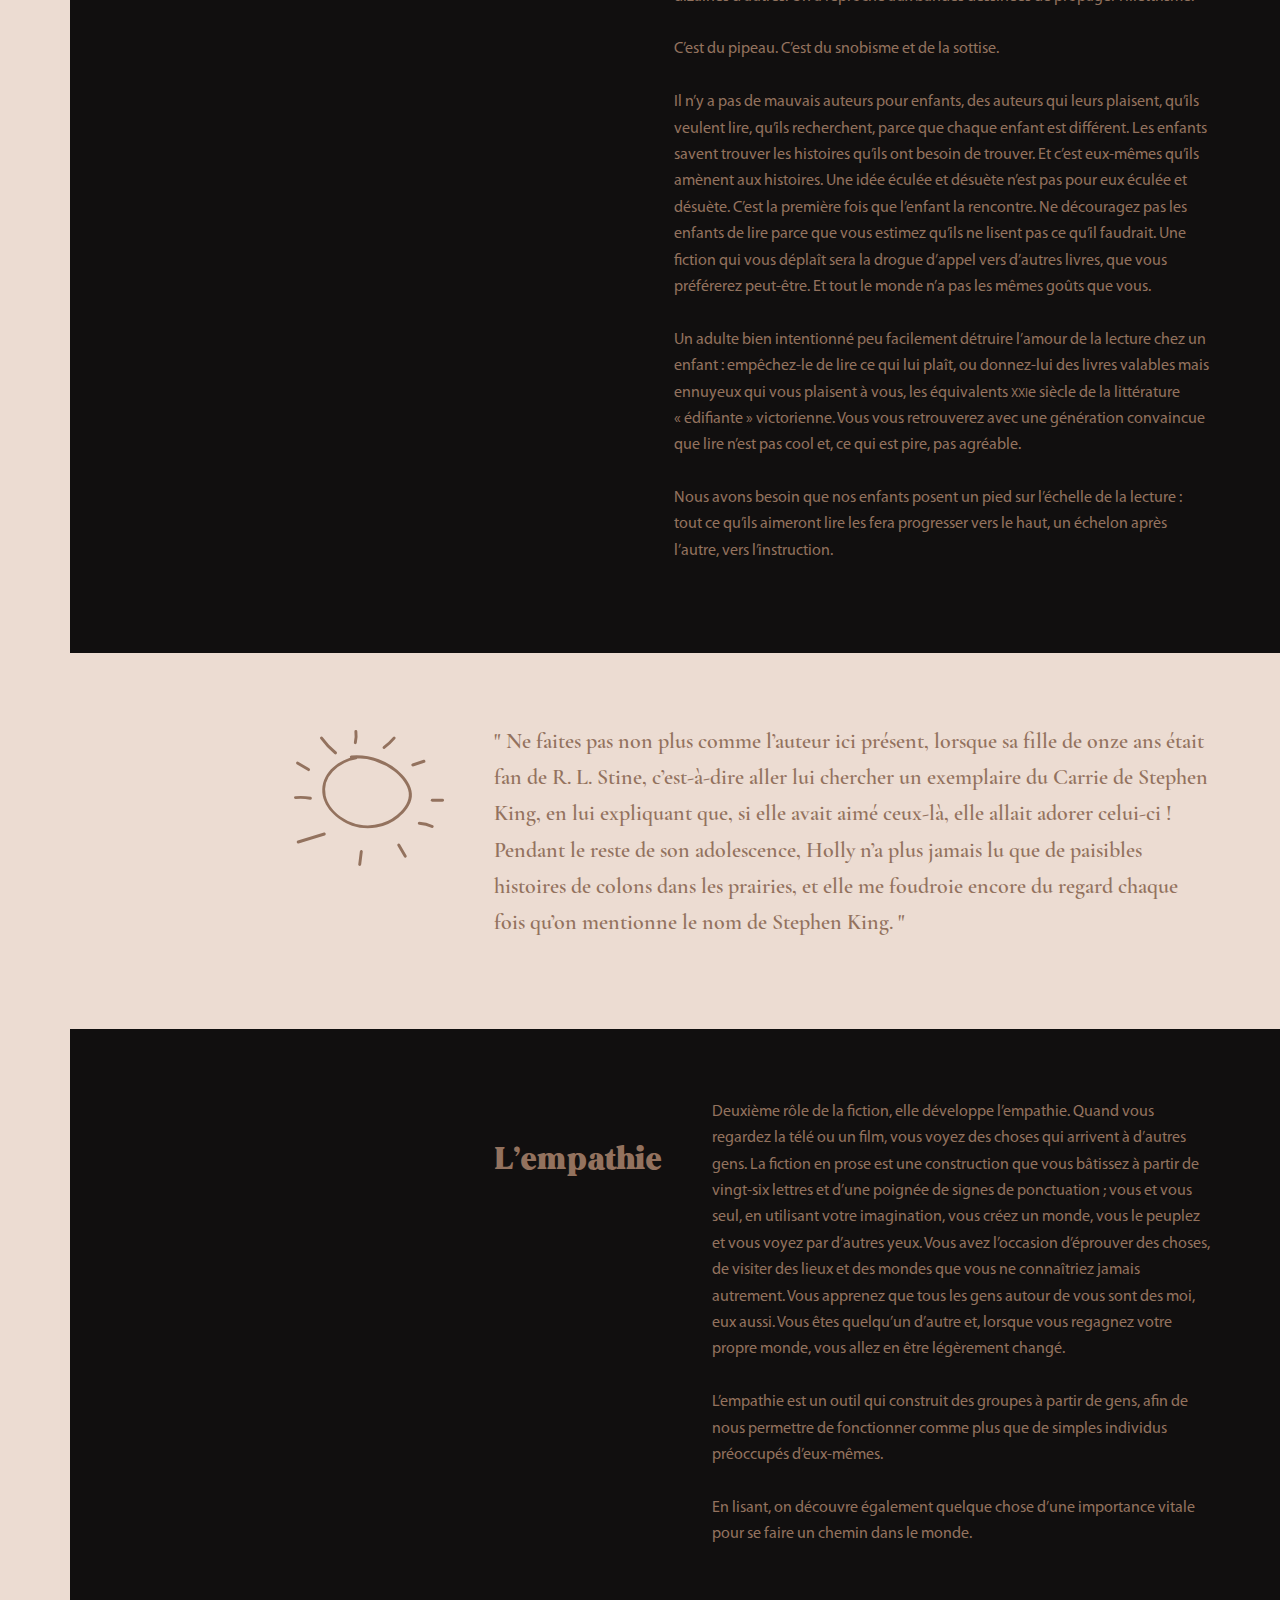
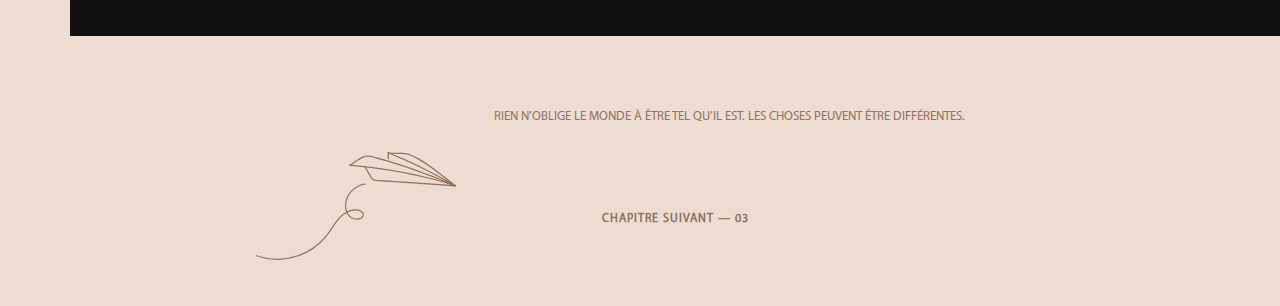
==== commit a3a3e3bd: "Images" ====
--- a/chapitre2.html
+++ b/chapitre2.html
@@ -84,12 +84,11 @@
   </div>
   </section>
 
-  <section class="sectionbeige" id="">
+  <section class="sectionbeige" id="annecdote">
 
   <div class="section-content">
-  <h2>Anecdote</h2>
 
-  <p>(Ne faites pas non plus comme l’auteur ici présent, lorsque sa fille de onze ans était fan de R. L. Stine, c’est-à-dire aller lui chercher un exemplaire du <em>Carrie</em> de Stephen King, en lui expliquant que, si elle avait aimé ceux-là, elle allait adorer celui-ci&nbsp;! Pendant le reste de son adolescence, Holly n’a plus jamais lu que de paisibles histoires de colons dans les prairies, et elle me foudroie encore du regard chaque fois qu’on mentionne le nom de Stephen King.)</p>
+  <p>" Ne faites pas non plus comme l’auteur ici présent, lorsque sa fille de onze ans était fan de R. L. Stine, c’est-à-dire aller lui chercher un exemplaire du <em>Carrie</em> de Stephen King, en lui expliquant que, si elle avait aimé ceux-là, elle allait adorer celui-ci&nbsp;! Pendant le reste de son adolescence, Holly n’a plus jamais lu que de paisibles histoires de colons dans les prairies, et elle me foudroie encore du regard chaque fois qu’on mentionne le nom de Stephen King. "</p>
 </div>
 </section>
 
@@ -101,8 +100,13 @@
 
   L’empathie est un outil qui construit des groupes à partir de gens, afin de nous permettre de fonctionner comme plus que de simples individus préoccupés d’eux-mêmes.<br><br>
 
-  En lisant, on découvre également quelque chose d’une importance vitale pour se faire un chemin dans le monde. Et c’est cela&nbsp;:<br><br>
+  En lisant, on découvre également quelque chose d’une importance vitale pour se faire un chemin dans le monde.</p>
+  </div>
+  </section>
 
+  <section class="sectionbeige" id="avion">
+
+  <div class="section-content">
   <small>RIEN N’OBLIGE LE MONDE À ÊTRE TEL QU’IL EST. LES CHOSES PEUVENT ÊTRE DIFFÉRENTES.</small></p>
 </div>
 </section>
--- a/css/master.css
+++ b/css/master.css
@@ -124,6 +124,137 @@
 
 .section-content{
   display: flex;
+}
+
+#annecdote{
+  font-family: "CormorantGaramond-SemiBold";
+  font-size: 22px;
+}
+
+#annecdote::before {
+    background-image: url('/SVG/soleil.svg');
+    background-size: 150px 150px;
+    display: inline-block;
+    width: 150px;
+    height: 150px;
+    content:"";
+    position: absolute;
+    left: 23%;
+}
+
+#einstein{
+  font-family: "CormorantGaramond-SemiBold";
+  font-size: 22px;
+}
+
+#einstein::before {
+    background-image: url('/SVG/pot.svg');
+    background-size: 150px 150px;
+    display: inline-block;
+    width: 150px;
+    height: 150px;
+    content:"";
+    position: absolute;
+    left: 23%;
+}
+
+#fusee::before {
+    background-image: url('/SVG/fusee.svg');
+    background-size: 300px 300px;
+    display: inline-block;
+    width: 300px;
+    height: 300px;
+    content:"";
+    position: absolute;
+    left: 15%;
+}
+
+#calcul::before {
+    background-image: url('/SVG/calcul.svg');
+    background-size: 170px 170px;
+    display: inline-block;
+    width: 170px;
+    height: 170px;
+    content:"";
+    position: absolute;
+    left: 20%;
+}
+
+#smile::before {
+    background-image: url('/SVG/smile.svg');
+    background-size: 100px 100px;
+    display: inline-block;
+    width: 100px;
+    height: 100px;
+    content:"";
+    position: absolute;
+    left: 27%;
+}
+
+#globe::before {
+    background-image: url('/SVG/globe.svg');
+    background-size: 150px 150px;
+    display: inline-block;
+    width: 150px;
+    height: 150px;
+    content:"";
+    position: absolute;
+    left: 25%;
+}
+
+#lampe::before {
+    background-image: url('/SVG/lampe.svg');
+    background-size: 100px 100px;
+    display: inline-block;
+    width: 100px;
+    height: 100px;
+    content:"";
+    position: absolute;
+    left: 27%;
+}
+
+#reve::before {
+    background-image: url('/SVG/reve.svg');
+    background-size: 120px 120px;
+    display: inline-block;
+    width: 120px;
+    height: 120px;
+    content:"";
+    position: absolute;
+    left: 25%;
+}
+
+#stylo::before {
+    background-image: url('/SVG/stylo.svg');
+    background-size: 120px 120px;
+    display: inline-block;
+    width: 120px;
+    height: 120px;
+    content:"";
+    position: absolute;
+    left: 27%;
+}
+
+#fleur::before {
+    background-image: url('/SVG/fleur.svg');
+    background-size: 120px 120px;
+    display: inline-block;
+    width: 120px;
+    height: 120px;
+    content:"";
+    position: absolute;
+    left: 27%;
+}
+
+#avion::before {
+    background-image: url('/SVG/avion.svg');
+    background-size: 200px 200px;
+    display: inline-block;
+    width: 200px;
+    height: 200px;
+    content:"";
+    position: absolute;
+    left: 20%;
 }
 
 .section-content h2{
